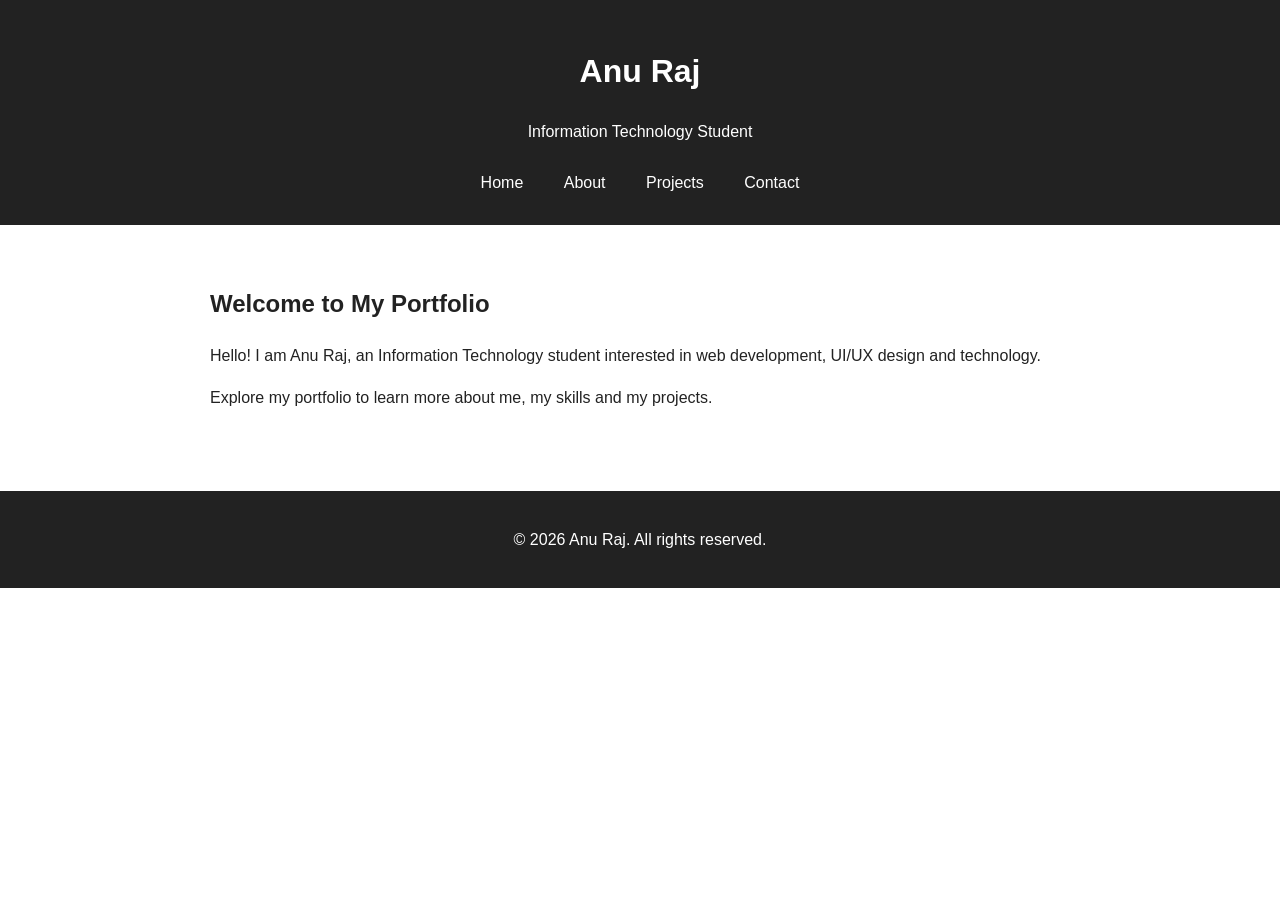
==== index.html @ 1273c579 "Add files via upload" ====
<!DOCTYPE html>
<html lang="en">

<head>
    <meta charset="UTF-8">

    <meta name="viewport" content="width=device-width, initial-scale=1.0">

    <meta name="description"
        content="Anu Raj's personal portfolio website showcasing skills, projects and contact information.">

    <meta name="author" content="Anu Raj">

    <meta name="robots" content="index, follow">

    <title>Anu Raj | Personal Portfolio</title>

    <link rel="stylesheet" href="style.css">
</head>

<body>

    <a class="skip-link" href="#main-content">
        Skip to main content
    </a>

    <header>
        <h1>Anu Raj</h1>

        <p>Information Technology Student</p>

        <nav aria-label="Main navigation">
            <ul>
                <li><a href="index.html" aria-current="page">Home</a></li>
                <li><a href="about.html">About</a></li>
                <li><a href="projects.html">Projects</a></li>
                <li><a href="contact.html">Contact</a></li>
            </ul>
        </nav>
    </header>

    <main id="main-content">

        <section aria-labelledby="welcome-heading">

            <h2 id="welcome-heading">
                Welcome to My Portfolio
            </h2>

            <p>
                Hello! I am Anu Raj, an Information Technology student
                interested in web development, UI/UX design and technology.
            </p>

            <p>
                Explore my portfolio to learn more about me, my skills
                and my projects.
            </p>

        </section>

    </main>

    <footer>
        <p>
            &copy; 2026 Anu Raj. All rights reserved.
        </p>
    </footer>

</body>

</html>
---- style.css ----
/* Basic page styling */

* {
    box-sizing: border-box;
}

html {
    scroll-behavior: smooth;
}

body {
    margin: 0;
    font-family: Arial, sans-serif;
    line-height: 1.6;
    color: #222;
    background-color: #ffffff;
}


/* Skip link */

.skip-link {
    position: absolute;
    left: -9999px;
    top: 10px;
    padding: 10px;
    background-color: #000000;
    color: #ffffff;
}

.skip-link:focus {
    left: 10px;
}


/* Header */

header {
    background-color: #222222;
    color: #ffffff;
    padding: 25px;
    text-align: center;
}


/* Navigation */

nav ul {
    list-style: none;
    padding: 0;
    margin: 20px 0 0;
}

nav li {
    display: inline-block;
    margin: 5px 10px;
}

nav a {
    color: #ffffff;
    text-decoration: none;
    padding: 8px;
}

nav a:hover,
nav a:focus {
    text-decoration: underline;
}


/* Main content */

main {
    max-width: 900px;
    margin: 0 auto;
    padding: 40px 20px;
}

section {
    margin-bottom: 40px;
}


/* Projects */

article {
    border: 1px solid #cccccc;
    padding: 20px;
    margin: 20px 0;
    border-radius: 5px;
}


/* Form */

form {
    max-width: 600px;
}

.form-group {
    margin-bottom: 20px;
}

label {
    display: block;
    margin-bottom: 6px;
    font-weight: bold;
}

input,
textarea {
    width: 100%;
    padding: 10px;
    border: 1px solid #555555;
    border-radius: 4px;
    font: inherit;
}

textarea {
    resize: vertical;
}

button {
    padding: 12px 20px;
    border: none;
    border-radius: 4px;
    background-color: #222222;
    color: #ffffff;
    font: inherit;
    cursor: pointer;
}

button:hover {
    background-color: #444444;
}


/* Keyboard focus */

a:focus-visible,
input:focus-visible,
textarea:focus-visible,
button:focus-visible {
    outline: 3px solid #005fcc;
    outline-offset: 3px;
}


/* Footer */

footer {
    background-color: #222222;
    color: #ffffff;
    text-align: center;
    padding: 20px;
}


/* Mobile */

@media (max-width: 600px) {

    nav li {
        display: block;
        margin: 10px 0;
    }

    main {
        padding: 25px 15px;
    }

}
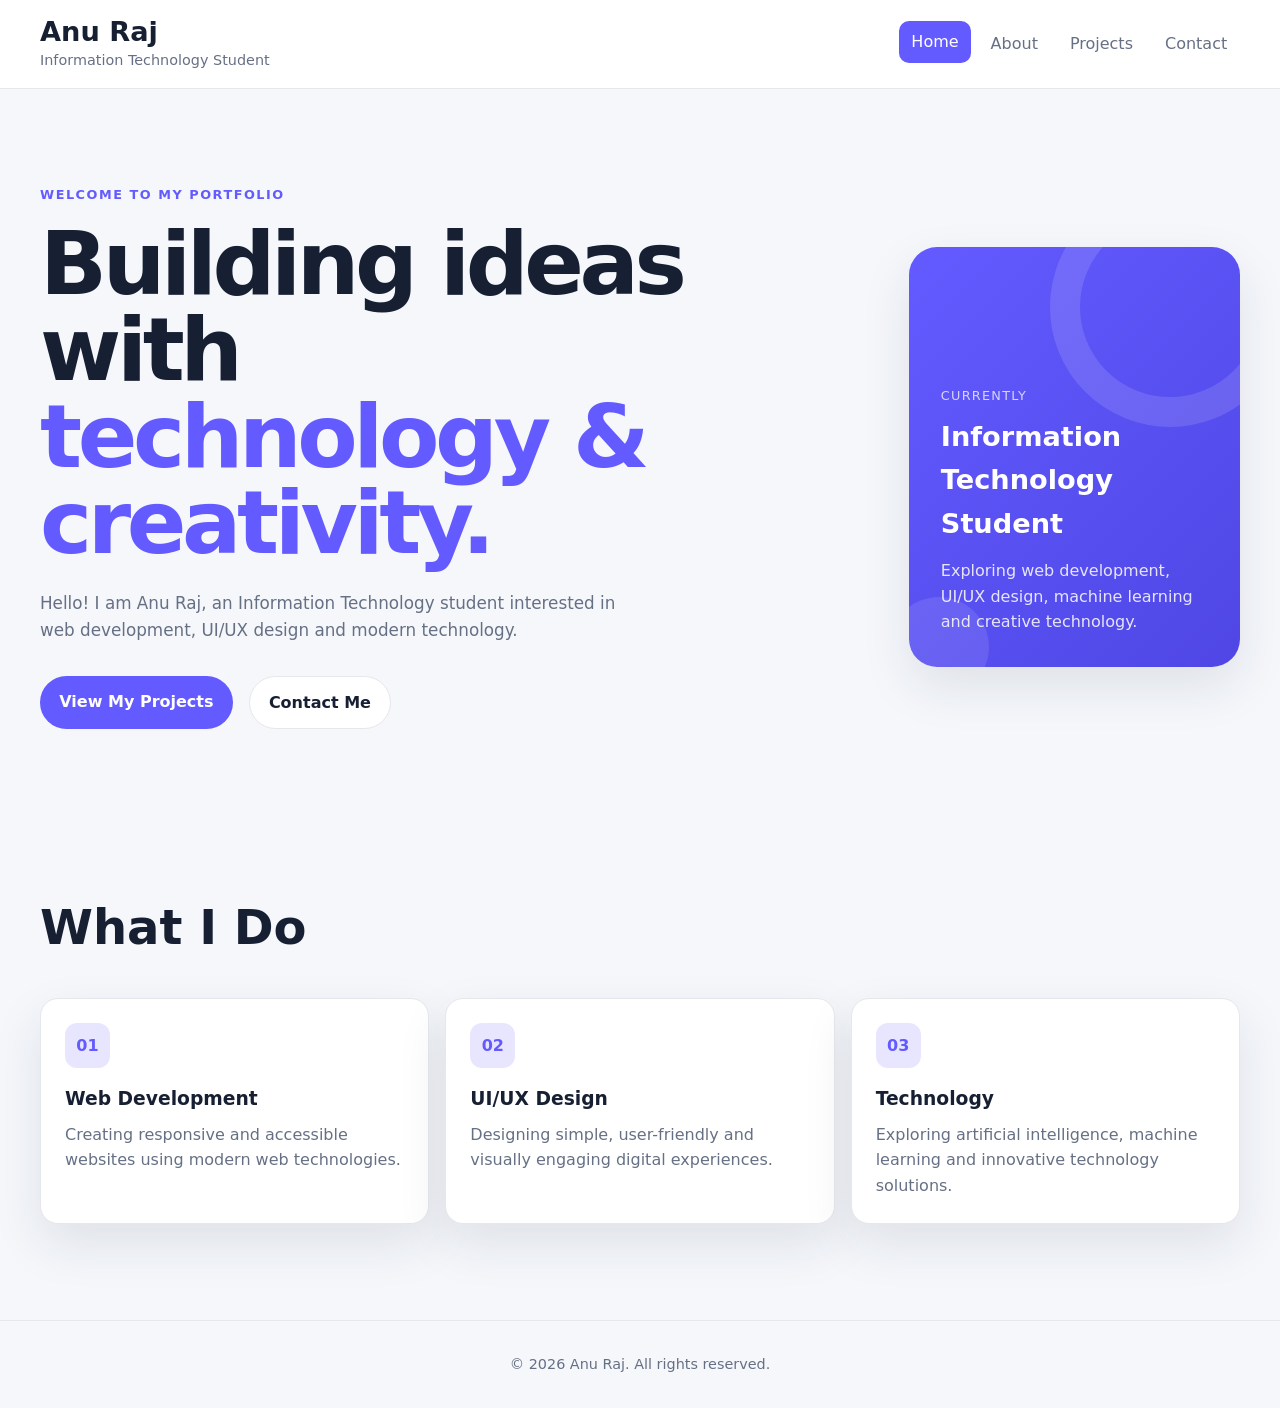
==== commit 81d23779: "Task 2 - Advanced CSS3 and Responsive Architecture" ====
--- a/index.html
+++ b/index.html
@@ -24,47 +24,151 @@
         Skip to main content
     </a>
 
-    <header>
-        <h1>Anu Raj</h1>
+    <header class="site-header">
 
-        <p>Information Technology Student</p>
+        <div class="header-content">
 
-        <nav aria-label="Main navigation">
-            <ul>
-                <li><a href="index.html" aria-current="page">Home</a></li>
-                <li><a href="about.html">About</a></li>
-                <li><a href="projects.html">Projects</a></li>
-                <li><a href="contact.html">Contact</a></li>
-            </ul>
-        </nav>
+            <div class="intro">
+                <h1>Anu Raj</h1>
+                <p>Information Technology Student</p>
+            </div>
+
+            <nav aria-label="Main navigation">
+                <ul>
+                    <li>
+                        <a href="index.html" aria-current="page">Home</a>
+                    </li>
+
+                    <li>
+                        <a href="about.html">About</a>
+                    </li>
+
+                    <li>
+                        <a href="projects.html">Projects</a>
+                    </li>
+
+                    <li>
+                        <a href="contact.html">Contact</a>
+                    </li>
+                </ul>
+            </nav>
+
+        </div>
+
     </header>
+
 
     <main id="main-content">
 
-        <section aria-labelledby="welcome-heading">
+        <section class="hero" aria-labelledby="welcome-heading">
 
-            <h2 id="welcome-heading">
-                Welcome to My Portfolio
+            <div class="hero-content">
+
+                <p class="eyebrow">
+                    Welcome to my portfolio
+                </p>
+
+                <h2 id="welcome-heading">
+                    Building ideas with
+                    <span>technology & creativity.</span>
+                </h2>
+
+                <p class="hero-description">
+                    Hello! I am Anu Raj, an Information Technology student
+                    interested in web development, UI/UX design and modern
+                    technology.
+                </p>
+
+                <div class="hero-buttons">
+
+                    <a class="button primary-button" href="projects.html">
+                        View My Projects
+                    </a>
+
+                    <a class="button secondary-button" href="contact.html">
+                        Contact Me
+                    </a>
+
+                </div>
+
+            </div>
+
+            <div class="hero-card">
+
+                <div class="card-content">
+
+                    <p class="card-label">Currently</p>
+
+                    <h3>Information Technology Student</h3>
+
+                    <p>
+                        Exploring web development, UI/UX design,
+                        machine learning and creative technology.
+                    </p>
+
+                </div>
+
+            </div>
+
+        </section>
+
+
+        <section class="features" aria-labelledby="features-heading">
+
+            <h2 id="features-heading">
+                What I Do
             </h2>
 
-            <p>
-                Hello! I am Anu Raj, an Information Technology student
-                interested in web development, UI/UX design and technology.
-            </p>
+            <div class="feature-grid">
 
-            <p>
-                Explore my portfolio to learn more about me, my skills
-                and my projects.
-            </p>
+                <article class="feature-card">
+                    <div class="feature-icon">01</div>
+
+                    <h3>Web Development</h3>
+
+                    <p>
+                        Creating responsive and accessible websites
+                        using modern web technologies.
+                    </p>
+                </article>
+
+
+                <article class="feature-card">
+                    <div class="feature-icon">02</div>
+
+                    <h3>UI/UX Design</h3>
+
+                    <p>
+                        Designing simple, user-friendly and visually
+                        engaging digital experiences.
+                    </p>
+                </article>
+
+
+                <article class="feature-card">
+                    <div class="feature-icon">03</div>
+
+                    <h3>Technology</h3>
+
+                    <p>
+                        Exploring artificial intelligence, machine learning
+                        and innovative technology solutions.
+                    </p>
+                </article>
+
+            </div>
 
         </section>
 
     </main>
 
-    <footer>
+
+    <footer class="site-footer">
+
         <p>
             &copy; 2026 Anu Raj. All rights reserved.
         </p>
+
     </footer>
 
 </body>
--- a/style.css
+++ b/style.css
@@ -1,172 +1,637 @@
-/* Basic page styling */
+/* =========================================
+   CSS VARIABLES
+   ========================================= */
+
+:root {
+    --bg-color: #f5f7fb;
+    --surface-color: #ffffff;
+    --text-color: #172033;
+    --muted-color: #667085;
+    --primary-color: #635bff;
+    --primary-dark: #4f46e5;
+    --border-color: #e4e7ec;
+    --shadow: 0 20px 50px rgba(31, 41, 55, 0.10);
+
+    --max-width: 1200px;
+
+    --radius-small: 10px;
+    --radius-medium: 18px;
+    --radius-large: 28px;
+
+    --transition: 0.3s ease;
+}
+
+
+/* =========================================
+   DARK MODE
+   ========================================= */
+
+@media (prefers-color-scheme: dark) {
+
+    :root {
+        --bg-color: #0d1117;
+        --surface-color: #161b22;
+        --text-color: #f5f7fa;
+        --muted-color: #a8b0bd;
+        --primary-color: #8b7cff;
+        --primary-dark: #7667ff;
+        --border-color: #30363d;
+        --shadow: 0 20px 50px rgba(0, 0, 0, 0.30);
+    }
+
+}
+
+
+/* =========================================
+   RESET
+   ========================================= */
 
 * {
+    margin: 0;
+    padding: 0;
     box-sizing: border-box;
 }
+
 
 html {
     scroll-behavior: smooth;
 }
 
+
 body {
-    margin: 0;
-    font-family: Arial, sans-serif;
+    min-height: 100vh;
+
+    font-family:
+        Inter,
+        system-ui,
+        -apple-system,
+        BlinkMacSystemFont,
+        "Segoe UI",
+        sans-serif;
+
     line-height: 1.6;
-    color: #222;
-    background-color: #ffffff;
-}
-
-
-/* Skip link */
+
+    background: var(--bg-color);
+    color: var(--text-color);
+
+    transition:
+        background-color var(--transition),
+        color var(--transition);
+}
+
+
+img {
+    max-width: 100%;
+    display: block;
+}
+
+
+a {
+    color: inherit;
+}
+
+
+/* =========================================
+   ACCESSIBILITY
+   ========================================= */
 
 .skip-link {
     position: absolute;
-    left: -9999px;
-    top: 10px;
-    padding: 10px;
-    background-color: #000000;
-    color: #ffffff;
-}
+
+    top: -100px;
+    left: 1rem;
+
+    padding: 0.75rem 1rem;
+
+    background: var(--primary-color);
+    color: white;
+
+    text-decoration: none;
+
+    border-radius: var(--radius-small);
+
+    z-index: 1000;
+}
+
 
 .skip-link:focus {
-    left: 10px;
-}
-
-
-/* Header */
-
-header {
-    background-color: #222222;
-    color: #ffffff;
-    padding: 25px;
-    text-align: center;
-}
-
-
-/* Navigation */
+    top: 1rem;
+}
+
+
+/* =========================================
+   HEADER
+   ========================================= */
+
+.site-header {
+    border-bottom: 1px solid var(--border-color);
+
+    background: color-mix(
+        in srgb,
+        var(--surface-color) 92%,
+        transparent
+    );
+
+    position: sticky;
+    top: 0;
+
+    z-index: 100;
+
+    backdrop-filter: blur(12px);
+}
+
+
+.header-content {
+    width: min(
+        100% - 2rem,
+        var(--max-width)
+    );
+
+    margin-inline: auto;
+
+    padding: 1rem 0;
+
+    display: flex;
+    flex-direction: column;
+
+    gap: 1rem;
+}
+
+
+.intro h1 {
+    font-size: 1.7rem;
+    line-height: 1.2;
+}
+
+
+.intro p {
+    color: var(--muted-color);
+    font-size: 0.9rem;
+}
+
+
+/* =========================================
+   NAVIGATION
+   ========================================= */
 
 nav ul {
     list-style: none;
-    padding: 0;
-    margin: 20px 0 0;
-}
-
-nav li {
+
+    display: flex;
+
+    flex-wrap: wrap;
+
+    gap: 0.4rem;
+}
+
+
+nav a {
+    display: block;
+
+    padding: 0.5rem 0.8rem;
+
+    border-radius: var(--radius-small);
+
+    text-decoration: none;
+
+    color: var(--muted-color);
+
+    transition:
+        background-color var(--transition),
+        color var(--transition),
+        transform var(--transition);
+}
+
+
+nav a:hover,
+nav a:focus-visible,
+nav a[aria-current="page"] {
+    background: var(--primary-color);
+    color: white;
+
+    transform: translateY(-2px);
+}
+
+
+/* =========================================
+   MAIN
+   ========================================= */
+
+main {
+    width: min(
+        100% - 2rem,
+        var(--max-width)
+    );
+
+    margin-inline: auto;
+}
+
+
+/* =========================================
+   HERO
+   ========================================= */
+
+.hero {
+    min-height: 75vh;
+
+    padding: 4rem 0;
+
+    display: grid;
+
+    gap: 2rem;
+
+    align-items: center;
+}
+
+
+.hero-content {
+    max-width: 700px;
+}
+
+
+.eyebrow {
+    color: var(--primary-color);
+
+    font-weight: 700;
+
+    text-transform: uppercase;
+
+    letter-spacing: 0.12em;
+
+    font-size: 0.8rem;
+
+    margin-bottom: 1rem;
+}
+
+
+.hero h2 {
+    font-size: clamp(
+        2.5rem,
+        8vw,
+        5.5rem
+    );
+
+    line-height: 0.98;
+
+    letter-spacing: -0.05em;
+
+    margin-bottom: 1.5rem;
+}
+
+
+.hero h2 span {
+    display: block;
+
+    color: var(--primary-color);
+}
+
+
+.hero-description {
+    max-width: 600px;
+
+    color: var(--muted-color);
+
+    font-size: 1.05rem;
+
+    margin-bottom: 2rem;
+}
+
+
+/* =========================================
+   BUTTONS
+   ========================================= */
+
+.hero-buttons {
+    display: flex;
+
+    flex-wrap: wrap;
+
+    gap: 1rem;
+}
+
+
+.button {
     display: inline-block;
-    margin: 5px 10px;
-}
-
-nav a {
-    color: #ffffff;
+
+    padding: 0.8rem 1.2rem;
+
+    border-radius: 999px;
+
     text-decoration: none;
-    padding: 8px;
-}
-
-nav a:hover,
-nav a:focus {
-    text-decoration: underline;
-}
-
-
-/* Main content */
-
-main {
-    max-width: 900px;
-    margin: 0 auto;
-    padding: 40px 20px;
-}
-
-section {
-    margin-bottom: 40px;
-}
-
-
-/* Projects */
-
-article {
-    border: 1px solid #cccccc;
-    padding: 20px;
-    margin: 20px 0;
-    border-radius: 5px;
-}
-
-
-/* Form */
-
-form {
-    max-width: 600px;
-}
-
-.form-group {
-    margin-bottom: 20px;
-}
-
-label {
-    display: block;
-    margin-bottom: 6px;
-    font-weight: bold;
-}
-
-input,
-textarea {
-    width: 100%;
-    padding: 10px;
-    border: 1px solid #555555;
-    border-radius: 4px;
-    font: inherit;
-}
-
-textarea {
-    resize: vertical;
-}
-
-button {
-    padding: 12px 20px;
-    border: none;
-    border-radius: 4px;
-    background-color: #222222;
-    color: #ffffff;
-    font: inherit;
-    cursor: pointer;
-}
-
-button:hover {
-    background-color: #444444;
-}
-
-
-/* Keyboard focus */
-
-a:focus-visible,
-input:focus-visible,
-textarea:focus-visible,
-button:focus-visible {
-    outline: 3px solid #005fcc;
-    outline-offset: 3px;
-}
-
-
-/* Footer */
-
-footer {
-    background-color: #222222;
-    color: #ffffff;
+
+    font-weight: 700;
+
+    transition:
+        transform var(--transition),
+        box-shadow var(--transition),
+        background-color var(--transition);
+}
+
+
+.button:hover,
+.button:focus-visible {
+    transform: translateY(-3px);
+
+    box-shadow: 0 10px 25px rgba(0, 0, 0, 0.15);
+}
+
+
+.primary-button {
+    background: var(--primary-color);
+    color: white;
+}
+
+
+.primary-button:hover {
+    background: var(--primary-dark);
+}
+
+
+.secondary-button {
+    border: 1px solid var(--border-color);
+
+    background: var(--surface-color);
+
+    color: var(--text-color);
+}
+
+
+/* =========================================
+   HERO CARD
+   ========================================= */
+
+.hero-card {
+    min-height: 280px;
+
+    border-radius: var(--radius-large);
+
+    padding: 2rem;
+
+    background:
+        linear-gradient(
+            135deg,
+            var(--primary-color),
+            var(--primary-dark)
+        );
+
+    color: white;
+
+    display: flex;
+
+    align-items: flex-end;
+
+    box-shadow: var(--shadow);
+
+    position: relative;
+
+    overflow: hidden;
+}
+
+
+.hero-card::before {
+    content: "";
+
+    width: 180px;
+    height: 180px;
+
+    border-radius: 50%;
+
+    border: 30px solid rgba(255, 255, 255, 0.12);
+
+    position: absolute;
+
+    top: -60px;
+    right: -50px;
+}
+
+
+.hero-card::after {
+    content: "";
+
+    width: 100px;
+    height: 100px;
+
+    border-radius: 50%;
+
+    background: rgba(255, 255, 255, 0.10);
+
+    position: absolute;
+
+    bottom: -30px;
+    left: -20px;
+}
+
+
+.card-content {
+    position: relative;
+
+    z-index: 1;
+}
+
+
+.card-label {
+    opacity: 0.75;
+
+    font-size: 0.8rem;
+
+    text-transform: uppercase;
+
+    letter-spacing: 0.1em;
+
+    margin-bottom: 0.5rem;
+}
+
+
+.hero-card h3 {
+    font-size: 1.7rem;
+
+    margin-bottom: 0.8rem;
+}
+
+
+.hero-card p:last-child {
+    opacity: 0.85;
+}
+
+
+/* =========================================
+   FEATURES
+   ========================================= */
+
+.features {
+    padding: 4rem 0 6rem;
+}
+
+
+.features > h2 {
+    font-size: clamp(2rem, 5vw, 3rem);
+
+    margin-bottom: 2rem;
+}
+
+
+.feature-grid {
+    display: grid;
+
+    gap: 1rem;
+}
+
+
+.feature-card {
+    background: var(--surface-color);
+
+    border: 1px solid var(--border-color);
+
+    border-radius: var(--radius-medium);
+
+    padding: 1.5rem;
+
+    box-shadow: var(--shadow);
+
+    transition:
+        transform var(--transition),
+        border-color var(--transition);
+}
+
+
+.feature-card:hover {
+    transform: translateY(-8px);
+
+    border-color: var(--primary-color);
+}
+
+
+.feature-icon {
+    width: 45px;
+    height: 45px;
+
+    display: grid;
+
+    place-items: center;
+
+    border-radius: 12px;
+
+    background: color-mix(
+        in srgb,
+        var(--primary-color) 15%,
+        transparent
+    );
+
+    color: var(--primary-color);
+
+    font-weight: 800;
+
+    margin-bottom: 1rem;
+}
+
+
+.feature-card h3 {
+    margin-bottom: 0.5rem;
+}
+
+
+.feature-card p {
+    color: var(--muted-color);
+}
+
+
+/* =========================================
+   FOOTER
+   ========================================= */
+
+.site-footer {
+    border-top: 1px solid var(--border-color);
+
+    padding: 2rem 1rem;
+
     text-align: center;
-    padding: 20px;
-}
-
-
-/* Mobile */
-
-@media (max-width: 600px) {
-
-    nav li {
-        display: block;
-        margin: 10px 0;
-    }
-
-    main {
-        padding: 25px 15px;
+
+    color: var(--muted-color);
+
+    font-size: 0.9rem;
+}
+
+
+/* =========================================
+   TABLET
+   ========================================= */
+
+@media (min-width: 600px) {
+
+    .header-content {
+        flex-direction: row;
+
+        justify-content: space-between;
+
+        align-items: center;
+    }
+
+
+    .feature-grid {
+        grid-template-columns: repeat(2, 1fr);
+    }
+
+}
+
+
+/* =========================================
+   DESKTOP
+   ========================================= */
+
+@media (min-width: 900px) {
+
+    .hero {
+        grid-template-columns:
+            minmax(0, 1.4fr)
+            minmax(300px, 0.6fr);
+
+        gap: 4rem;
+
+        padding: 6rem 0;
+    }
+
+
+    .feature-grid {
+        grid-template-columns:
+            repeat(3, 1fr);
+    }
+
+
+    .hero-card {
+        min-height: 420px;
+    }
+
+}
+
+
+/* =========================================
+   LARGE DESKTOP
+   ========================================= */
+
+@media (min-width: 1200px) {
+
+    .hero {
+        gap: 6rem;
+    }
+
+}
+
+
+/* =========================================
+   REDUCED MOTION
+   ========================================= */
+
+@media (prefers-reduced-motion: reduce) {
+
+    html {
+        scroll-behavior: auto;
+    }
+
+    *,
+    *::before,
+    *::after {
+        transition: none !important;
+        animation: none !important;
     }
 
 }
